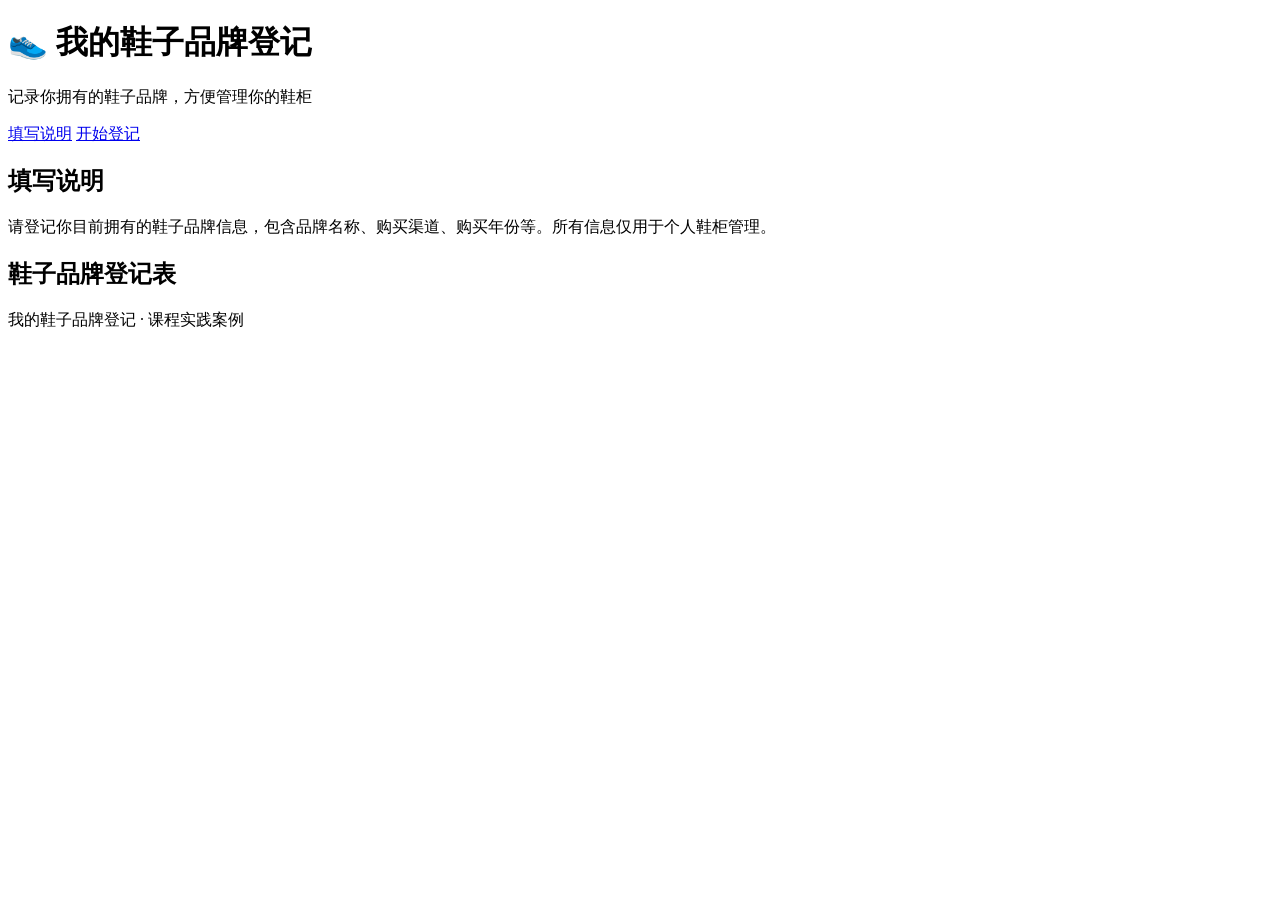
==== collect-form/index.html @ 566851cf "添加鞋子品牌登记语义骨架" ====
<!DOCTYPE html>
<html lang="zh-CN">
<head>
    <meta charset="UTF-8">
    <meta name="viewport" content="width=device-width, initial-scale=1.0">
    <title>我的鞋子品牌登记</title>
</head>
<body>
    <header>
        <h1>👟 我的鞋子品牌登记</h1>
        <p>记录你拥有的鞋子品牌，方便管理你的鞋柜</p >
    </header>
    <nav>
        <a href=" ">填写说明</a >
        <a href="#form">开始登记</a >
    </nav>
    <main>
        <section id="intro">
            <h2>填写说明</h2>
            <p>请登记你目前拥有的鞋子品牌信息，包含品牌名称、购买渠道、购买年份等。所有信息仅用于个人鞋柜管理。</p >
        </section>
        <section id="form">
            <h2>鞋子品牌登记表</h2>
            <!-- 第二步在这里加表单 -->
        </section>
    </main>
    <footer>
        <p>我的鞋子品牌登记 · 课程实践案例</p >
    </footer>
</body>
</html>
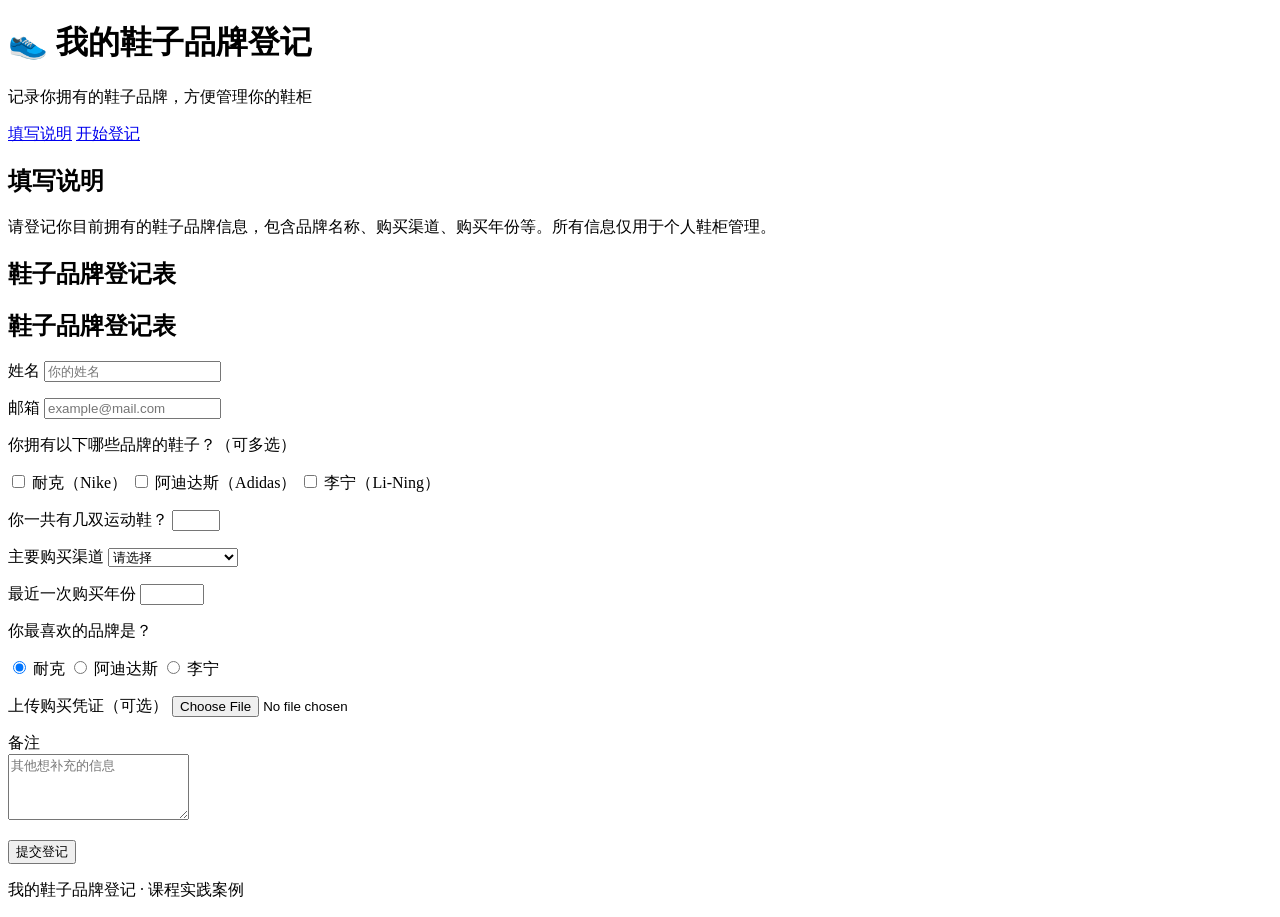
==== commit 330f29a4: "添加鞋子品牌登记表单控件" ====
--- a/collect-form/index.html
+++ b/collect-form/index.html
@@ -21,7 +21,67 @@
         </section>
         <section id="form">
             <h2>鞋子品牌登记表</h2>
-            <!-- 第二步在这里加表单 -->
+            <h2>鞋子品牌登记表</h2>
+<form action="#" method="get">
+
+    <p>
+        <label for="name">姓名</label>
+        <input type="text" id="name" name="name" placeholder="你的姓名" required>
+    </p >
+
+    <p>
+        <label for="email">邮箱</label>
+        <input type="email" id="email" name="email" placeholder="example@mail.com" required>
+    </p >
+
+    <p>你拥有以下哪些品牌的鞋子？（可多选）</p >
+    <p>
+        <label><input type="checkbox" name="brand" value="nike"> 耐克（Nike）</label>
+        <label><input type="checkbox" name="brand" value="adidas"> 阿迪达斯（Adidas）</label>
+        <label><input type="checkbox" name="brand" value="lining"> 李宁（Li-Ning）</label>
+    </p >
+
+    <p>
+        <label for="count">你一共有几双运动鞋？</label>
+        <input type="number" id="count" name="count" min="1" max="50" required>
+    </p >
+
+    <p>
+        <label for="channel">主要购买渠道</label>
+        <select id="channel" name="channel" required>
+            <option value="">请选择</option>
+            <option value="online">线上（官网/电商）</option>
+            <option value="offline">线下实体店</option>
+            <option value="daigou">代购</option>
+        </select>
+    </p >
+
+    <p>
+        <label for="year">最近一次购买年份</label>
+        <input type="number" id="year" name="year" min="2020" max="2026" required>
+    </p >
+
+    <p>你最喜欢的品牌是？</p >
+    <p>
+        <label><input type="radio" name="favorite" value="nike" checked> 耐克</label>
+        <label><input type="radio" name="favorite" value="adidas"> 阿迪达斯</label>
+        <label><input type="radio" name="favorite" value="lining"> 李宁</label>
+    </p >
+
+    <p>
+        <label for="receipt">上传购买凭证（可选）</label>
+        <input type="file" id="receipt" name="receipt">
+    </p >
+
+    <p>
+        <label for="note">备注</label><br>
+        <textarea id="note" name="note" rows="4" maxlength="200" placeholder="其他想补充的信息"></textarea>
+    </p >
+
+    <p>
+        <button type="submit">提交登记</button>
+    </p >
+</form>
         </section>
     </main>
     <footer>
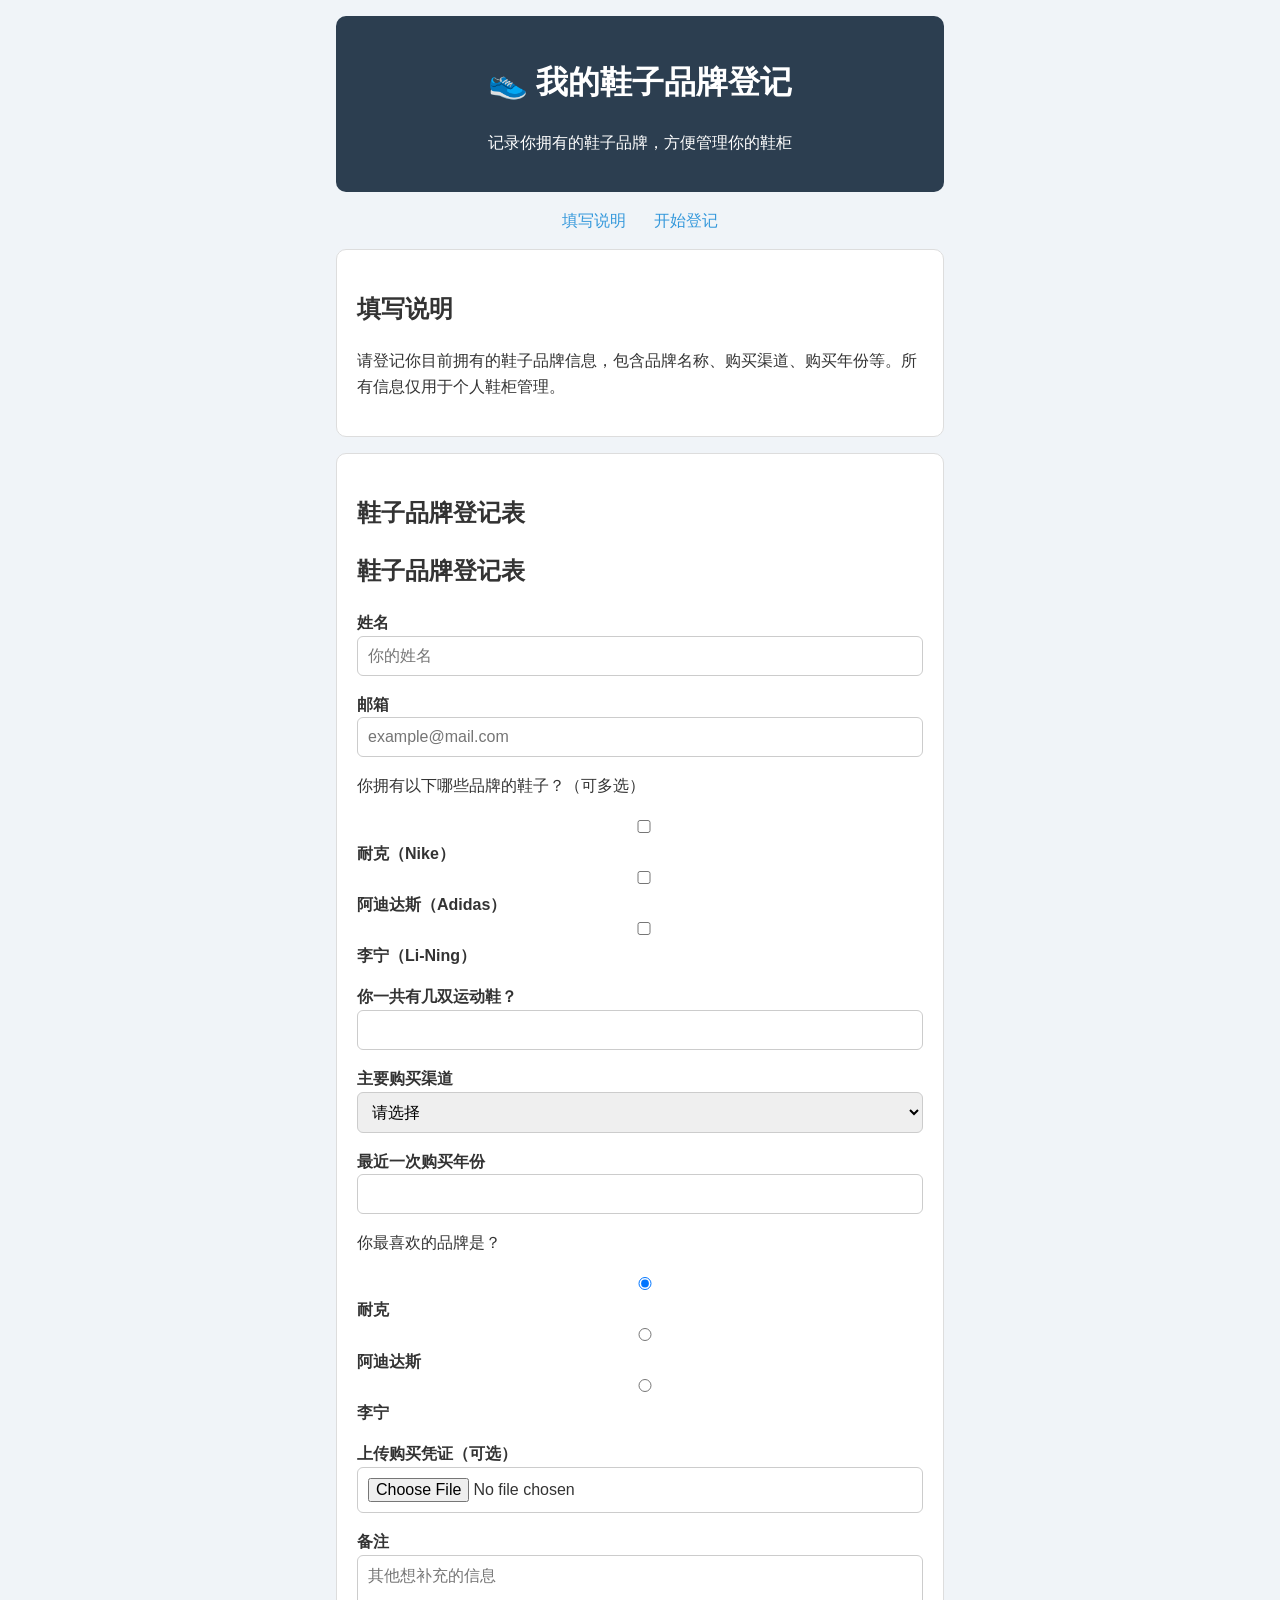
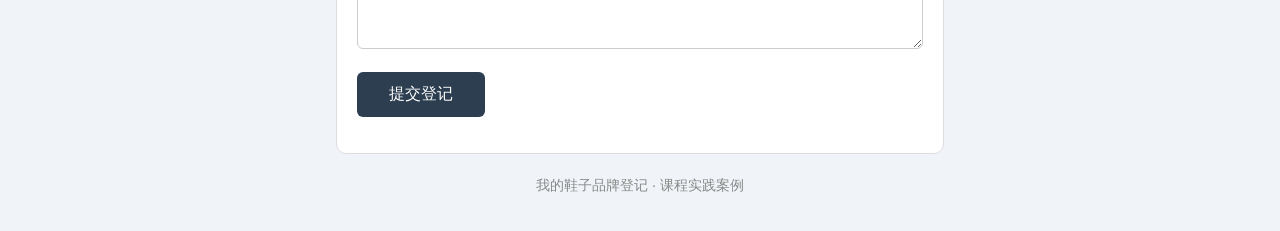
==== commit 0dd7ec1f: "添加鞋子品牌登记样式" ====
--- a/collect-form/index.html
+++ b/collect-form/index.html
@@ -4,6 +4,7 @@
     <meta charset="UTF-8">
     <meta name="viewport" content="width=device-width, initial-scale=1.0">
     <title>我的鞋子品牌登记</title>
+    <link rel="stylesheet" href="css/style.css">
 </head>
 <body>
     <header>
--- a/collect-form/css/style.css
+++ b/collect-form/css/style.css
@@ -0,0 +1,73 @@
+* {
+    box-sizing: border-box;
+}
+
+body {
+    font-family: "Microsoft YaHei", "PingFang SC", sans-serif;
+    color: #333;
+    line-height: 1.6;
+    background-color: #f0f4f8;
+    max-width: 640px;
+    margin: 0 auto;
+    padding: 16px;
+}
+
+header {
+    text-align: center;
+    background: #2c3e50;
+    color: #fff;
+    padding: 20px;
+    border-radius: 10px;
+}
+
+nav {
+    text-align: center;
+    margin: 16px 0;
+}
+
+nav a {
+    color: #3498db;
+    text-decoration: none;
+    margin: 0 12px;
+}
+
+section {
+    background: #fff;
+    border: 1px solid #ddd;
+    border-radius: 10px;
+    padding: 20px;
+    margin-bottom: 16px;
+}
+
+label {
+    font-weight: bold;
+}
+
+input, select, textarea {
+    width: 100%;
+    padding: 10px;
+    border: 1px solid #ccc;
+    border-radius: 6px;
+    font-size: 16px;
+}
+
+button {
+    background: #2c3e50;
+    color: #fff;
+    border: none;
+    padding: 12px 32px;
+    border-radius: 6px;
+    font-size: 16px;
+    cursor: pointer;
+}
+
+button:hover {
+    background: #34495e;
+}
+
+footer {
+    text-align: center;
+    color: #888;
+    font-size: 14px;
+    margin-top: 20px;
+}
